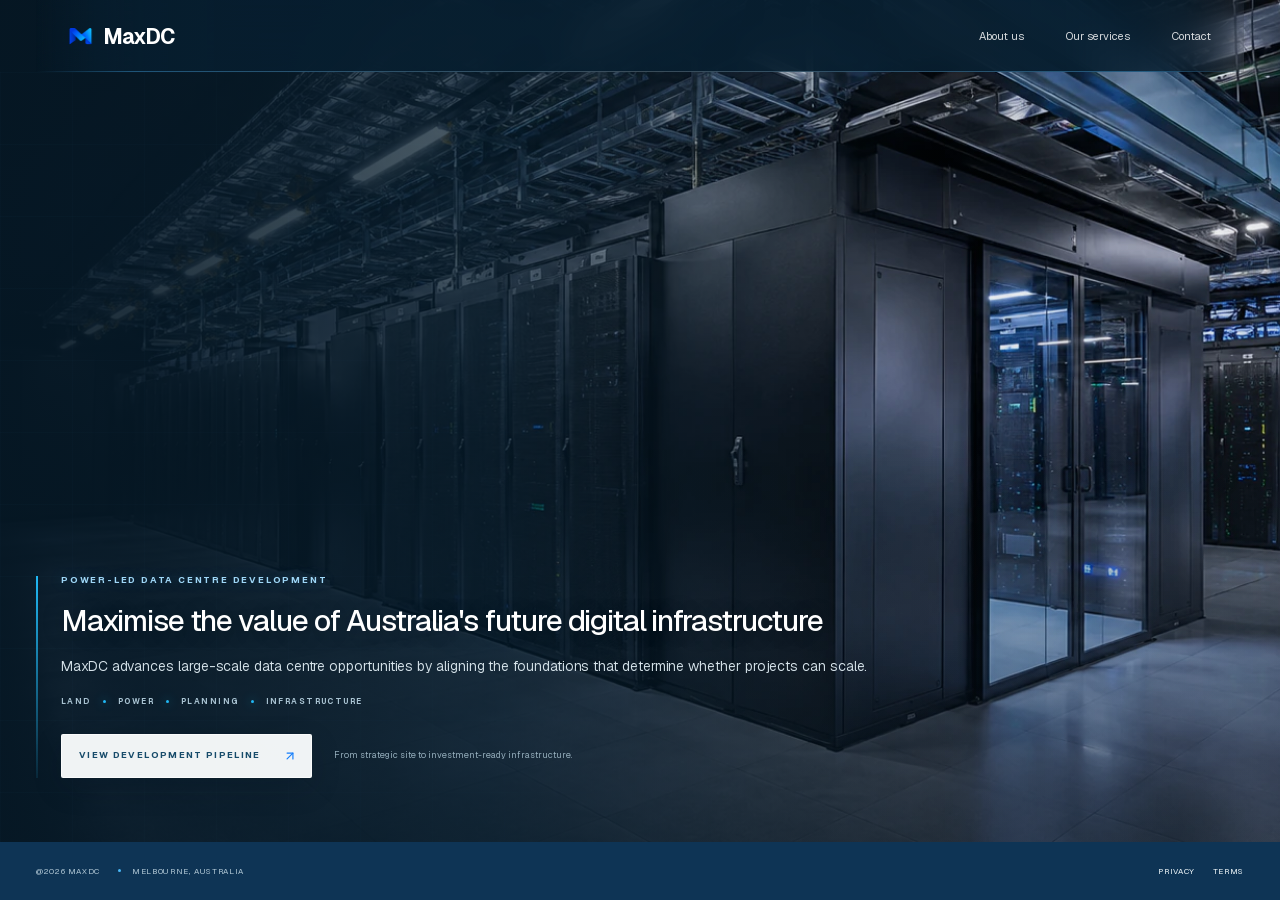
==== index.html @ 73226e22 "Publish MaxDC production site" ====
<!DOCTYPE html><html lang="en-AU"><head><meta charSet="utf-8"/><meta name="viewport" content="width=device-width, initial-scale=1"/><link rel="stylesheet" href="/_next/static/css/index.BHhrxhtE.css" data-rsc-css-href="/_next/static/css/index.BHhrxhtE.css" data-precedence="vite-rsc/importer-resources"/><link rel="modulepreload" fetchPriority="low" href="/_next/static/chunks/index-BuoFZ13t.js"/><script src="/_next/static/chunks/rolldown-runtime-C60lm6uB.js" type="module" async=""></script><script src="/_next/static/chunks/framework-D_rUT4EX.js" type="module" async=""></script><script src="/_next/static/chunks/navigation-errors-By4dF-Cc.js" type="module" async=""></script><link rel="modulepreload" href="/_next/static/chunks/layout-segment-context-Cd-CDnSJ.js" crossorigin=""/><link rel="modulepreload" href="/_next/static/chunks/site-chrome-Ds0XaZFe.js" crossorigin=""/><link rel="modulepreload" href="/_next/static/chunks/site-paths-DwNX2L3e.js" crossorigin=""/><link rel="modulepreload" href="/_next/static/chunks/Icon-BOYp-35j.js" crossorigin=""/><link rel="modulepreload" href="/_next/static/chunks/image-BY6nQPU5.js" crossorigin=""/><link rel="modulepreload" href="/_next/static/chunks/project-modal-1M77q7NL.js" crossorigin=""/><title>MaxDC | Australian Data Centre Development</title><meta name="description" content="MaxDC develops large-scale, power-led data centre infrastructure across Australia, creating hyperscale-ready projects for the next generation of cloud, AI and digital services."/><meta name="application-name" content="MaxDC"/><meta name="keywords" content="MaxDC,Australian data centre development,data centre infrastructure Australia,hyperscale data centre development,power-led data centre projects,Melbourne data centre development,Victoria data centre sites,grid-connected data centre campus"/><meta name="author" content="MaxDC"/><link rel="author" href="https://maxdc.com.au"/><meta name="creator" content="MaxDC"/><meta name="publisher" content="MaxDC"/><meta name="category" content="Data centre infrastructure development"/><meta name="robots" content="index, follow"/><meta name="googlebot" content="index, follow, max-image-preview:large, max-snippet:-1, max-video-preview:-1"/><meta property="og:title" content="MaxDC | Australian Data Centre Development"/><meta property="og:description" content="Maximise the value of Australia&#x27;s future digital infrastructure through large-scale, power-led data centre development."/><meta property="og:url" content="https://maxdc.com.au"/><meta property="og:site_name" content="MaxDC"/><meta property="og:type" content="website"/><meta property="og:locale" content="en_AU"/><meta property="og:image" content="https://maxdc.com.au/og.jpg"/><meta property="og:image:width" content="1200"/><meta property="og:image:height" content="630"/><meta property="og:image:alt" content="MaxDC — Australian data centre development"/><meta name="twitter:card" content="summary_large_image"/><meta name="twitter:title" content="MaxDC | Australian Data Centre Development"/><meta name="twitter:description" content="Maximise the value of Australia&#x27;s future digital infrastructure through large-scale, power-led data centre development."/><meta name="twitter:image" content="https://maxdc.com.au/og.jpg"/><link rel="shortcut icon" href="/favicon.png?v=5"/><link rel="icon" href="/favicon.png?v=5" type="image/png" sizes="64x64"/><link rel="apple-touch-icon" href="/apple-touch-icon.png?v=1" type="image/png" sizes="180x180"/><link rel="manifest" href="/site.webmanifest"/><link rel="canonical" href="https://maxdc.com.au"/><script>Object.assign(((self[Symbol.for("vinext.navigationRuntime")]??={bootstrap:{routeManifest:null},functions:{}}).bootstrap.rsc??={rsc:[]}),{params:{},nav:{"pathname":"/","searchParams":[]}})</script><link rel="modulepreload" href="/_next/static/chunks/index-BuoFZ13t.js" />
<link rel="preload" href="/_next/static/_vinext_fonts/geist-8ac0455e797f/geist-98bbbccb.woff2" as="font" type="font/woff2" crossorigin />
<link rel="preload" href="/_next/static/_vinext_fonts/geist-mono-00e989178794/geist-mono-013b2f2f.woff2" as="font" type="font/woff2" crossorigin />
<style data-vinext-fonts>/* cyrillic-ext */
@font-face {
  font-family: 'Geist';
  font-style: normal;
  font-weight: 100 900;
  font-display: swap;
  src: url(/_next/static/_vinext_fonts/geist-8ac0455e797f/geist-ff2310f5.woff2) format('woff2');
  unicode-range: U+0460-052F, U+1C80-1C8A, U+20B4, U+2DE0-2DFF, U+A640-A69F, U+FE2E-FE2F;
}
/* cyrillic */
@font-face {
  font-family: 'Geist';
  font-style: normal;
  font-weight: 100 900;
  font-display: swap;
  src: url(/_next/static/_vinext_fonts/geist-8ac0455e797f/geist-875ccdd4.woff2) format('woff2');
  unicode-range: U+0301, U+0400-045F, U+0490-0491, U+04B0-04B1, U+2116;
}
/* vietnamese */
@font-face {
  font-family: 'Geist';
  font-style: normal;
  font-weight: 100 900;
  font-display: swap;
  src: url(/_next/static/_vinext_fonts/geist-8ac0455e797f/geist-52306abf.woff2) format('woff2');
  unicode-range: U+0102-0103, U+0110-0111, U+0128-0129, U+0168-0169, U+01A0-01A1, U+01AF-01B0, U+0300-0301, U+0303-0304, U+0308-0309, U+0323, U+0329, U+1EA0-1EF9, U+20AB;
}
/* latin-ext */
@font-face {
  font-family: 'Geist';
  font-style: normal;
  font-weight: 100 900;
  font-display: swap;
  src: url(/_next/static/_vinext_fonts/geist-8ac0455e797f/geist-001175b1.woff2) format('woff2');
  unicode-range: U+0100-02BA, U+02BD-02C5, U+02C7-02CC, U+02CE-02D7, U+02DD-02FF, U+0304, U+0308, U+0329, U+1D00-1DBF, U+1E00-1E9F, U+1EF2-1EFF, U+2020, U+20A0-20AB, U+20AD-20C0, U+2113, U+2C60-2C7F, U+A720-A7FF;
}
/* latin */
@font-face {
  font-family: 'Geist';
  font-style: normal;
  font-weight: 100 900;
  font-display: swap;
  src: url(/_next/static/_vinext_fonts/geist-8ac0455e797f/geist-98bbbccb.woff2) format('woff2');
  unicode-range: U+0000-00FF, U+0131, U+0152-0153, U+02BB-02BC, U+02C6, U+02DA, U+02DC, U+0304, U+0308, U+0329, U+2000-206F, U+20AC, U+2122, U+2191, U+2193, U+2212, U+2215, U+FEFF, U+FFFD;
}

@font-face {
  font-family: 'Geist Fallback';
  src: local("Arial");
  ascent-override: 95.94%;
  descent-override: 28.16%;
  line-gap-override: 0.00%;
  size-adjust: 104.76%;
}

.__font_geist_19ysh9d { font-family: 'Geist', 'Geist Fallback'; font-style: normal; }

.__variable_geist_19ysh9d { --font-geist-sans: 'Geist', 'Geist Fallback'; }

/* cyrillic-ext */
@font-face {
  font-family: 'Geist Mono';
  font-style: normal;
  font-weight: 100 900;
  font-display: swap;
  src: url(/_next/static/_vinext_fonts/geist-mono-00e989178794/geist-mono-f6b33328.woff2) format('woff2');
  unicode-range: U+0460-052F, U+1C80-1C8A, U+20B4, U+2DE0-2DFF, U+A640-A69F, U+FE2E-FE2F;
}
/* cyrillic */
@font-face {
  font-family: 'Geist Mono';
  font-style: normal;
  font-weight: 100 900;
  font-display: swap;
  src: url(/_next/static/_vinext_fonts/geist-mono-00e989178794/geist-mono-44e03052.woff2) format('woff2');
  unicode-range: U+0301, U+0400-045F, U+0490-0491, U+04B0-04B1, U+2116;
}
/* symbols2 */
@font-face {
  font-family: 'Geist Mono';
  font-style: normal;
  font-weight: 100 900;
  font-display: swap;
  src: url(/_next/static/_vinext_fonts/geist-mono-00e989178794/geist-mono-0638449e.woff2) format('woff2');
  unicode-range: U+2000-2001, U+2004-2008, U+200A, U+23B8-23BD, U+2500-259F;
}
/* vietnamese */
@font-face {
  font-family: 'Geist Mono';
  font-style: normal;
  font-weight: 100 900;
  font-display: swap;
  src: url(/_next/static/_vinext_fonts/geist-mono-00e989178794/geist-mono-971fb274.woff2) format('woff2');
  unicode-range: U+0102-0103, U+0110-0111, U+0128-0129, U+0168-0169, U+01A0-01A1, U+01AF-01B0, U+0300-0301, U+0303-0304, U+0308-0309, U+0323, U+0329, U+1EA0-1EF9, U+20AB;
}
/* latin-ext */
@font-face {
  font-family: 'Geist Mono';
  font-style: normal;
  font-weight: 100 900;
  font-display: swap;
  src: url(/_next/static/_vinext_fonts/geist-mono-00e989178794/geist-mono-44745446.woff2) format('woff2');
  unicode-range: U+0100-02BA, U+02BD-02C5, U+02C7-02CC, U+02CE-02D7, U+02DD-02FF, U+0304, U+0308, U+0329, U+1D00-1DBF, U+1E00-1E9F, U+1EF2-1EFF, U+2020, U+20A0-20AB, U+20AD-20C0, U+2113, U+2C60-2C7F, U+A720-A7FF;
}
/* latin */
@font-face {
  font-family: 'Geist Mono';
  font-style: normal;
  font-weight: 100 900;
  font-display: swap;
  src: url(/_next/static/_vinext_fonts/geist-mono-00e989178794/geist-mono-013b2f2f.woff2) format('woff2');
  unicode-range: U+0000-00FF, U+0131, U+0152-0153, U+02BB-02BC, U+02C6, U+02DA, U+02DC, U+0304, U+0308, U+0329, U+2000-206F, U+20AC, U+2122, U+2191, U+2193, U+2212, U+2215, U+FEFF, U+FFFD;
}

@font-face {
  font-family: 'Geist Mono Fallback';
  src: local("Arial");
  ascent-override: 74.67%;
  descent-override: 21.92%;
  line-gap-override: 0.00%;
  size-adjust: 134.59%;
}

.__font_geist_mono_1001rt9 { font-family: 'Geist Mono', 'Geist Mono Fallback'; font-style: normal; }

.__variable_geist_mono_1001rt9 { --font-geist-mono: 'Geist Mono', 'Geist Mono Fallback'; }
</style>
</head><body class="__variable_geist_19ysh9d __variable_geist_mono_1001rt9 antialiased"><main class="home-page"><section class="hero" id="top" style="background-image:url(&#x27;/maxdc-hero-data-centre-v2.webp&#x27;)"><header class="site-header shell "><a class="brand" href="/" aria-label="Return to MaxDC homepage"><img src="/maxdc-m-mark-header.webp" alt="" width="29" height="27" loading="eager" fetchPriority="high" decoding="async" class="brand-mark" data-nimg="1"/><span>MaxDC</span></a><nav class="desktop-nav" aria-label="Primary navigation"><a href="/about.html">About us</a><a href="/services.html">Our services</a><a href="/contact.html">Contact</a></nav><button type="button" tabindex="0" data-base-ui-click-trigger="" id="base-ui-_R_fqli_" aria-haspopup="dialog" aria-expanded="false" data-slot="sheet-trigger" aria-label="Open navigation" class="mobile-menu-trigger"><svg xmlns="http://www.w3.org/2000/svg" width="24" height="24" viewBox="0 0 24 24" fill="none" stroke="currentColor" stroke-width="2" stroke-linecap="round" stroke-linejoin="round" class="lucide lucide-menu" aria-hidden="true"><path d="M4 5h16"></path><path d="M4 12h16"></path><path d="M4 19h16"></path></svg></button></header><div class="hero-shade"></div><div class="hero-content shell"><div class="hero-copy"><p class="hero-eyebrow">Power-led data centre development</p><h1 class="hero-statement">Maximise the value of Australia&#x27;s future digital infrastructure</h1><p class="hero-lede">MaxDC advances large-scale data centre opportunities by aligning the foundations that determine whether projects can scale.</p><div class="hero-support" aria-label="Land, power, planning, engineering and capital"><span>Land</span><span>Power</span><span>Planning</span><span>Infrastructure</span></div><div class="hero-actions"><button type="button" tabindex="0" data-base-ui-click-trigger="" id="base-ui-_R_3reli_" aria-haspopup="dialog" aria-expanded="false" data-slot="dialog-trigger" class="button button-light"><span>View development pipeline</span><svg xmlns="http://www.w3.org/2000/svg" width="24" height="24" viewBox="0 0 24 24" fill="none" stroke="currentColor" stroke-width="2" stroke-linecap="round" stroke-linejoin="round" class="lucide lucide-arrow-up-right" aria-hidden="true"><path d="M7 7h10v10"></path><path d="M7 17 17 7"></path></svg></button><p>From strategic site to investment-ready infrastructure.</p></div></div></div></section><footer><div class="shell footer-bar"><div class="footer-legal"><span>@2026 MaxDC</span><span>Melbourne, Australia</span></div><div class="footer-links"><a href="/privacy.html">Privacy</a><a href="/terms.html">Terms</a></div></div></footer></main><script type="application/ld+json">[{"@context":"https://schema.org","@type":"Organization","@id":"https://maxdc.com.au/#organisation","name":"MaxDC","url":"https://maxdc.com.au","logo":"https://maxdc.com.au/apple-touch-icon.png","description":"Australian developer of large-scale, power-led data centre infrastructure and hyperscale-ready campus opportunities.","areaServed":{"@type":"Country","name":"Australia"},"address":{"@type":"PostalAddress","addressLocality":"Melbourne","addressRegion":"Victoria","addressCountry":"AU"},"knowsAbout":["Data centre development","Hyperscale infrastructure","Grid connection strategy","Data centre site origination","Planning and approvals","Campus engineering"]},{"@context":"https://schema.org","@type":"WebSite","@id":"https://maxdc.com.au/#website","url":"https://maxdc.com.au","name":"MaxDC","description":"Australian data centre infrastructure development, from strategic sites and power to planning, engineering and capital.","publisher":{"@id":"https://maxdc.com.au/#organisation"},"inLanguage":"en-AU"}]</script><script type="module" src="/_next/static/chunks/index-BuoFZ13t.js" id="_R_" async=""></script><script>((self[Symbol.for("vinext.navigationRuntime")]??={bootstrap:{routeManifest:null},functions:{}}).bootstrap.rsc??={rsc:[]}).rsc.push("0:{\"page:/\":\"$L1\",\"layout:/\":\"$L2\",\"route:/\":\"$L3\",\"__route\":\"route:/\",\"__interceptionContext\":null,\"__layoutIds\":[\"layout:/\"],\"__rootLayout\":\"/\",\"__bfcacheSegmentIdentities\":{\"layout:/\":\"[\\\"layout\\\",\\\"layout:/\\\",\\\"root-boundary:/\\\",\\\"\\\"]\",\"page:/\":\"[\\\"page\\\",\\\"page:/\\\",\\\"root-boundary:/\\\",\\\"\\\"]\"},\"__srcPage\":[\"page\"],\"__layoutFlags\":{\"layout:/\":\"s\"},\"__artifactCompatibility\":{\"schemaVersion\":1,\"graphVersion\":\"app-route-graph:1177fd80f83fa7b0\",\"deploymentVersion\":\"b195c907-d37f-48c7-8197-def5dc7eda88\",\"appElementsSchemaVersion\":1,\"rscPayloadSchemaVersion\":1,\"rootBoundaryId\":\"/\",\"renderEpoch\":null}}\n")</script><script>((self[Symbol.for("vinext.navigationRuntime")]??={bootstrap:{routeManifest:null},functions:{}}).bootstrap.rsc??={rsc:[]}).rsc.push("4:I[\"8c0f216c4604\",[],\"Children\",1]\n")</script><script>((self[Symbol.for("vinext.navigationRuntime")]??={bootstrap:{routeManifest:null},functions:{}}).bootstrap.rsc??={rsc:[]}).rsc.push("5:I[\"593f344dc510\",[],\"GlobalErrorBoundary\",1]\n")</script><script>((self[Symbol.for("vinext.navigationRuntime")]??={bootstrap:{routeManifest:null},functions:{}}).bootstrap.rsc??={rsc:[]}).rsc.push("6:I[\"0b874ad30386\",[],\"default\",1]\n")</script><script>((self[Symbol.for("vinext.navigationRuntime")]??={bootstrap:{routeManifest:null},functions:{}}).bootstrap.rsc??={rsc:[]}).rsc.push("7:I[\"593f344dc510\",[],\"ErrorBoundary\",1]\n")</script><script>((self[Symbol.for("vinext.navigationRuntime")]??={bootstrap:{routeManifest:null},functions:{}}).bootstrap.rsc??={rsc:[]}).rsc.push("8:I[\"15c18cfaeeff\",[],\"LayoutSegmentProvider\",1]\n")</script><script>((self[Symbol.for("vinext.navigationRuntime")]??={bootstrap:{routeManifest:null},functions:{}}).bootstrap.rsc??={rsc:[]}).rsc.push("9:I[\"8c0f216c4604\",[],\"Slot\",1]\n")</script><script>((self[Symbol.for("vinext.navigationRuntime")]??={bootstrap:{routeManifest:null},functions:{}}).bootstrap.rsc??={rsc:[]}).rsc.push("a:I[\"593f344dc510\",[],\"NotFoundBoundary\",1]\n")</script><script>((self[Symbol.for("vinext.navigationRuntime")]??={bootstrap:{routeManifest:null},functions:{}}).bootstrap.rsc??={rsc:[]}).rsc.push(":HL[\"/_next/static/css/index.BHhrxhtE.css\",\"style\"     ]\n")</script><script>((self[Symbol.for("vinext.navigationRuntime")]??={bootstrap:{routeManifest:null},functions:{}}).bootstrap.rsc??={rsc:[]}).rsc.push("2:[[[\"$\",\"link\",\"css:/_next/static/css/index.BHhrxhtE.css\",{\"rel\":\"stylesheet\",\"precedence\":\"vite-rsc/importer-resources\",\"href\":\"/_next/static/css/index.BHhrxhtE.css\",\"data-rsc-css-href\":\"/_next/static/css/index.BHhrxhtE.css\"}],\"$undefined\"],[\"$\",\"html\",null,{\"lang\":\"en-AU\",\"children\":[\"$\",\"body\",null,{\"className\":\"__variable_geist_19ysh9d __variable_geist_mono_1001rt9 antialiased\",\"children\":[[\"$\",\"$L4\",null,{}],[\"$\",\"script\",null,{\"type\":\"application/ld+json\",\"dangerouslySetInnerHTML\":{\"__html\":\"[{\\\"@context\\\":\\\"https://schema.org\\\",\\\"@type\\\":\\\"Organization\\\",\\\"@id\\\":\\\"https://maxdc.com.au/#organisation\\\",\\\"name\\\":\\\"MaxDC\\\",\\\"url\\\":\\\"https://maxdc.com.au\\\",\\\"logo\\\":\\\"https://maxdc.com.au/apple-touch-icon.png\\\",\\\"description\\\":\\\"Australian developer of large-scale, power-led data centre infrastructure and hyperscale-ready campus opportunities.\\\",\\\"areaServed\\\":{\\\"@type\\\":\\\"Country\\\",\\\"name\\\":\\\"Australia\\\"},\\\"address\\\":{\\\"@type\\\":\\\"PostalAddress\\\",\\\"addressLocality\\\":\\\"Melbourne\\\",\\\"addressRegion\\\":\\\"Victoria\\\",\\\"addressCountry\\\":\\\"AU\\\"},\\\"knowsAbout\\\":[\\\"Data centre development\\\",\\\"Hyperscale infrastructure\\\",\\\"Grid connection strategy\\\",\\\"Data centre site origination\\\",\\\"Planning and approvals\\\",\\\"Campus engineering\\\"]},{\\\"@context\\\":\\\"https://schema.org\\\",\\\"@type\\\":\\\"WebSite\\\",\\\"@id\\\":\\\"https://maxdc.com.au/#website\\\",\\\"url\\\":\\\"https://maxdc.com.au\\\",\\\"name\\\":\\\"MaxDC\\\",\\\"description\\\":\\\"Australian data centre infrastructure development, from strategic sites and power to planning, engineering and capital.\\\",\\\"publisher\\\":{\\\"@id\\\":\\\"https://maxdc.com.au/#organisation\\\"},\\\"inLanguage\\\":\\\"en-AU\\\"}]\"}}]]}]}]]\n")</script><script>((self[Symbol.for("vinext.navigationRuntime")]??={bootstrap:{routeManifest:null},functions:{}}).bootstrap.rsc??={rsc:[]}).rsc.push("3:[[[\"$\",\"meta\",null,{\"charSet\":\"utf-8\"}],[[\"$\",\"title\",\"0\",{\"children\":\"MaxDC | Australian Data Centre Development\"}],[\"$\",\"meta\",\"1\",{\"name\":\"description\",\"content\":\"MaxDC develops large-scale, power-led data centre infrastructure across Australia, creating hyperscale-ready projects for the next generation of cloud, AI and digital services.\"}],[\"$\",\"meta\",\"2\",{\"name\":\"application-name\",\"content\":\"MaxDC\"}],[\"$\",\"meta\",\"3\",{\"name\":\"keywords\",\"content\":\"MaxDC,Australian data centre development,data centre infrastructure Australia,hyperscale data centre development,power-led data centre projects,Melbourne data centre development,Victoria data centre sites,grid-connected data centre campus\"}],[\"$\",\"meta\",\"4\",{\"name\":\"author\",\"content\":\"MaxDC\"}],[\"$\",\"link\",\"5\",{\"rel\":\"author\",\"href\":\"https://maxdc.com.au\"}],[\"$\",\"meta\",\"6\",{\"name\":\"creator\",\"content\":\"MaxDC\"}],[\"$\",\"meta\",\"7\",{\"name\":\"publisher\",\"content\":\"MaxDC\"}],[\"$\",\"meta\",\"8\",{\"name\":\"category\",\"content\":\"Data centre infrastructure development\"}],[\"$\",\"meta\",\"9\",{\"name\":\"robots\",\"content\":\"index, follow\"}],[\"$\",\"meta\",\"10\",{\"name\":\"googlebot\",\"content\":\"index, follow, max-image-preview:large, max-snippet:-1, max-video-preview:-1\"}],[\"$\",\"meta\",\"11\",{\"property\":\"og:title\",\"content\":\"MaxDC | Australian Data Centre Development\"}],[\"$\",\"meta\",\"12\",{\"property\":\"og:description\",\"content\":\"Maximise the value of Australia's future digital infrastructure through large-scale, power-led data centre development.\"}],[\"$\",\"meta\",\"13\",{\"property\":\"og:url\",\"content\":\"https://maxdc.com.au\"}],[\"$\",\"meta\",\"14\",{\"property\":\"og:site_name\",\"content\":\"MaxDC\"}],[\"$\",\"meta\",\"15\",{\"property\":\"og:type\",\"content\":\"website\"}],[\"$\",\"meta\",\"16\",{\"property\":\"og:locale\",\"content\":\"en_AU\"}],[\"$\",\"meta\",\"17\",{\"property\":\"og:image\",\"content\":\"https://maxdc.com.au/og.jpg\"}],[\"$\",\"meta\",\"18\",{\"property\":\"og:image:width\",\"content\":\"1200\"}],[\"$\",\"meta\",\"19\",{\"property\":\"og:image:height\",\"content\":\"630\"}],[\"$\",\"meta\",\"20\",{\"property\":\"og:image:alt\",\"content\":\"MaxDC — Australian data centre development\"}],[\"$\",\"meta\",\"21\",{\"name\":\"twitter:card\",\"content\":\"summary_large_image\"}],[\"$\",\"meta\",\"22\",{\"name\":\"twitter:title\",\"content\":\"MaxDC | Australian Data Centre Development\"}],[\"$\",\"meta\",\"23\",{\"name\":\"twitter:description\",\"content\":\"Maximise the value of Australia's future digital infrastructure through large-scale, power-led data centre development.\"}],[\"$\",\"meta\",\"24\",{\"name\":\"twitter:image\",\"content\":\"https://maxdc.com.au/og.jpg\"}],[\"$\",\"link\",\"25\",{\"data-vinext-streamed-icon\":\"$undefined\",\"rel\":\"shortcut icon\",\"href\":\"/favicon.png?v=5\",\"type\":\"$undefined\",\"sizes\":\"$undefined\",\"color\":\"$undefined\",\"media\":\"$undefined\",\"fetchPriority\":\"$undefined\"}],[\"$\",\"link\",\"26\",{\"data-vinext-streamed-icon\":\"$undefined\",\"rel\":\"icon\",\"href\":\"/favicon.png?v=5\",\"type\":\"image/png\",\"sizes\":\"64x64\",\"color\":\"$undefined\",\"media\":\"$undefined\",\"fetchPriority\":\"$undefined\"}],[\"$\",\"link\",\"27\",{\"data-vinext-streamed-icon\":\"$undefined\",\"rel\":\"apple-touch-icon\",\"href\":\"/apple-touch-icon.png?v=1\",\"type\":\"image/png\",\"sizes\":\"180x180\",\"color\":\"$undefined\",\"media\":\"$undefined\",\"fetchPriority\":\"$undefined\"}],[\"$\",\"link\",\"28\",{\"rel\":\"manifest\",\"href\":\"/site.webmanifest\"}],[\"$\",\"link\",\"29\",{\"rel\":\"canonical\",\"href\":\"https://maxdc.com.au\"}]],[[\"$\",\"meta\",\"0\",{\"name\":\"viewport\",\"content\":\"width=device-width, initial-scale=1\"}]]],[\"$\",\"$L5\",null,{\"fallback\":\"$6\",\"children\":[\"$\",\"$L7\",null,{\"fallback\":\"$6\",\"children\":[\"$\",\"$L8\",null,{\"providerId\":\"layout:/\",\"segmentMap\":{\"children\":[]},\"children\":[\"$\",\"$L9\",null,{\"id\":\"layout:/\",\"parallelSlots\":\"$undefined\",\"children\":[\"$\",\"$La\",null,{\"resetKey\":\"\",\"fallback\":[[\"$\",\"title\",null,{\"children\":\"404: This page could not be found.\"}],[\"$\",\"div\",null,{\"style\":{\"fontFamily\":\"system-ui,\\\"Segoe UI\\\",Roboto,Helvetica,Arial,sans-serif,\\\"Apple Color Emoji\\\",\\\"Segoe UI Emoji\\\"\",\"height\":\"100vh\",\"textAlign\":\"center\",\"display\":\"flex\",\"flexDirection\":\"column\",\"alignItems\":\"center\",\"justifyContent\":\"center\"},\"children\":[\"$\",\"div\",null,{\"children\":[[\"$\",\"style\",null,{\"dangerouslySetInnerHTML\":{\"__html\":\"body{color:#000;background:#fff;margin:0}.next-error-h1{border-right:1px solid rgba(0,0,0,.3)}@media (prefers-color-scheme:dark){body{color:#fff;background:#000}.next-error-h1{border-right:1px solid rgba(255,255,255,.3)}}\"}}],[\"$\",\"h1\",null,{\"className\":\"next-error-h1\",\"style\":{\"display\":\"inline-block\",\"margin\":\"0 20px 0 0\",\"padding\":\"0 23px 0 0\",\"fontSize\":24,\"fontWeight\":500,\"verticalAlign\":\"top\",\"lineHeight\":\"49px\"},\"children\":404}],\"$Lb\"]}]}]],\"children\":\"$Lc\"}]}]}]}]}],null,null]\n")</script><script>((self[Symbol.for("vinext.navigationRuntime")]??={bootstrap:{routeManifest:null},functions:{}}).bootstrap.rsc??={rsc:[]}).rsc.push("d:I[\"9276801271d6\",[],\"AppRouterScrollTarget\",1]\n")</script><script>((self[Symbol.for("vinext.navigationRuntime")]??={bootstrap:{routeManifest:null},functions:{}}).bootstrap.rsc??={rsc:[]}).rsc.push("e:I[\"593f344dc510\",[],\"RedirectBoundary\",1]\n")</script><script>((self[Symbol.for("vinext.navigationRuntime")]??={bootstrap:{routeManifest:null},functions:{}}).bootstrap.rsc??={rsc:[]}).rsc.push("b:[\"$\",\"div\",null,{\"style\":{\"display\":\"inline-block\"},\"children\":[\"$\",\"h2\",null,{\"style\":{\"fontSize\":14,\"fontWeight\":400,\"lineHeight\":\"49px\",\"margin\":0},\"children\":\"This page could not be found.\"}]}]\n")</script><script>((self[Symbol.for("vinext.navigationRuntime")]??={bootstrap:{routeManifest:null},functions:{}}).bootstrap.rsc??={rsc:[]}).rsc.push("c:[\"$\",\"$Ld\",null,{\"children\":[\"$\",\"$Le\",null,{\"children\":[[\"$\",\"$L8\",null,{\"providerId\":\"page:/\",\"segmentMap\":{\"children\":[\"__PAGE__\"]},\"children\":[\"$\",\"$L9\",null,{\"id\":\"page:/\"}]}],null]}]}]\n")</script><script>((self[Symbol.for("vinext.navigationRuntime")]??={bootstrap:{routeManifest:null},functions:{}}).bootstrap.rsc??={rsc:[]}).rsc.push("f:I[\"4715d14f82e4\",[],\"SiteHeader\",1]\n")</script><script>((self[Symbol.for("vinext.navigationRuntime")]??={bootstrap:{routeManifest:null},functions:{}}).bootstrap.rsc??={rsc:[]}).rsc.push("10:I[\"482ac42ce9f2\",[],\"ProjectModal\",1]\n")</script><script>((self[Symbol.for("vinext.navigationRuntime")]??={bootstrap:{routeManifest:null},functions:{}}).bootstrap.rsc??={rsc:[]}).rsc.push("11:I[\"4715d14f82e4\",[],\"SiteFooter\",1]\n")</script><script>((self[Symbol.for("vinext.navigationRuntime")]??={bootstrap:{routeManifest:null},functions:{}}).bootstrap.rsc??={rsc:[]}).rsc.push("1:[\"$\",\"main\",null,{\"className\":\"home-page\",\"children\":[[\"$\",\"section\",null,{\"className\":\"hero\",\"id\":\"top\",\"style\":{\"backgroundImage\":\"url('/maxdc-hero-data-centre-v2.webp')\"},\"children\":[[\"$\",\"$Lf\",null,{}],[\"$\",\"div\",null,{\"className\":\"hero-shade\"}],[\"$\",\"div\",null,{\"className\":\"hero-content shell\",\"children\":[\"$\",\"div\",null,{\"className\":\"hero-copy\",\"children\":[[\"$\",\"p\",null,{\"className\":\"hero-eyebrow\",\"children\":\"Power-led data centre development\"}],[\"$\",\"h1\",null,{\"className\":\"hero-statement\",\"children\":\"Maximise the value of Australia's future digital infrastructure\"}],[\"$\",\"p\",null,{\"className\":\"hero-lede\",\"children\":\"MaxDC advances large-scale data centre opportunities by aligning the foundations that determine whether projects can scale.\"}],[\"$\",\"div\",null,{\"className\":\"hero-support\",\"aria-label\":\"Land, power, planning, engineering and capital\",\"children\":[[\"$\",\"span\",null,{\"children\":\"Land\"}],[\"$\",\"span\",null,{\"children\":\"Power\"}],[\"$\",\"span\",null,{\"children\":\"Planning\"}],[\"$\",\"span\",null,{\"children\":\"Infrastructure\"}]]}],[\"$\",\"div\",null,{\"className\":\"hero-actions\",\"children\":[[\"$\",\"$L10\",null,{}],[\"$\",\"p\",null,{\"children\":\"From strategic site to investment-ready infrastructure.\"}]]}]]}]}]]}],[\"$\",\"$L11\",null,{}]]}]\n")</script><script>Object.assign(((self[Symbol.for("vinext.navigationRuntime")]??={bootstrap:{routeManifest:null},functions:{}}).bootstrap.rsc??={rsc:[]}),{"initialCacheKind":"static"});((self[Symbol.for("vinext.navigationRuntime")]??={bootstrap:{routeManifest:null},functions:{}}).bootstrap.rsc??={rsc:[]}).done=true</script></body></html>
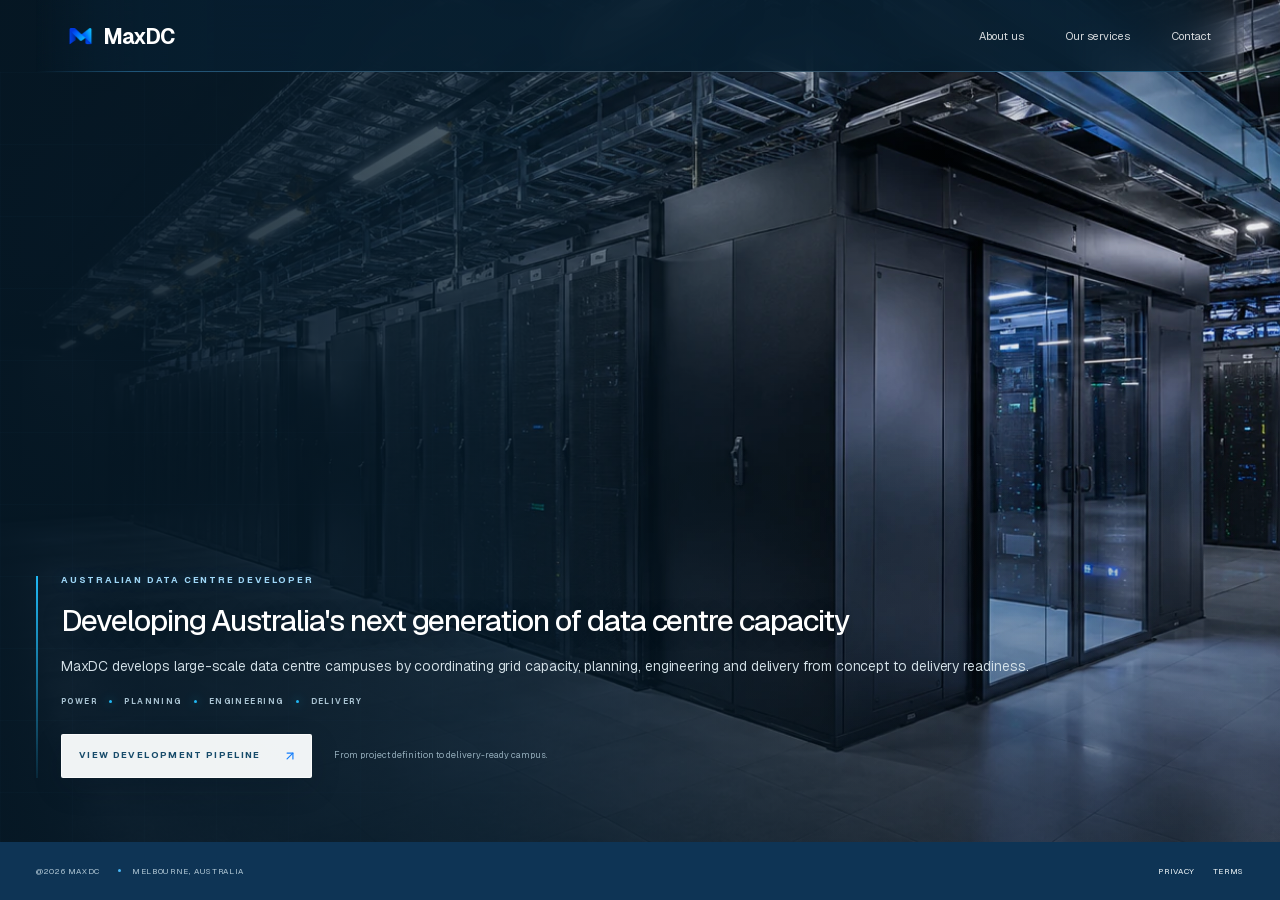
==== commit f09fe1b9: "Publish data centre developer narrative" ====
--- a/index.html
+++ b/index.html
@@ -1,4 +1,4 @@
-<!DOCTYPE html><html lang="en-AU"><head><meta charSet="utf-8"/><meta name="viewport" content="width=device-width, initial-scale=1"/><link rel="stylesheet" href="/_next/static/css/index.BHhrxhtE.css" data-rsc-css-href="/_next/static/css/index.BHhrxhtE.css" data-precedence="vite-rsc/importer-resources"/><link rel="modulepreload" fetchPriority="low" href="/_next/static/chunks/index-BuoFZ13t.js"/><script src="/_next/static/chunks/rolldown-runtime-C60lm6uB.js" type="module" async=""></script><script src="/_next/static/chunks/framework-D_rUT4EX.js" type="module" async=""></script><script src="/_next/static/chunks/navigation-errors-By4dF-Cc.js" type="module" async=""></script><link rel="modulepreload" href="/_next/static/chunks/layout-segment-context-Cd-CDnSJ.js" crossorigin=""/><link rel="modulepreload" href="/_next/static/chunks/site-chrome-Ds0XaZFe.js" crossorigin=""/><link rel="modulepreload" href="/_next/static/chunks/site-paths-DwNX2L3e.js" crossorigin=""/><link rel="modulepreload" href="/_next/static/chunks/Icon-BOYp-35j.js" crossorigin=""/><link rel="modulepreload" href="/_next/static/chunks/image-BY6nQPU5.js" crossorigin=""/><link rel="modulepreload" href="/_next/static/chunks/project-modal-1M77q7NL.js" crossorigin=""/><title>MaxDC | Australian Data Centre Development</title><meta name="description" content="MaxDC develops large-scale, power-led data centre infrastructure across Australia, creating hyperscale-ready projects for the next generation of cloud, AI and digital services."/><meta name="application-name" content="MaxDC"/><meta name="keywords" content="MaxDC,Australian data centre development,data centre infrastructure Australia,hyperscale data centre development,power-led data centre projects,Melbourne data centre development,Victoria data centre sites,grid-connected data centre campus"/><meta name="author" content="MaxDC"/><link rel="author" href="https://maxdc.com.au"/><meta name="creator" content="MaxDC"/><meta name="publisher" content="MaxDC"/><meta name="category" content="Data centre infrastructure development"/><meta name="robots" content="index, follow"/><meta name="googlebot" content="index, follow, max-image-preview:large, max-snippet:-1, max-video-preview:-1"/><meta property="og:title" content="MaxDC | Australian Data Centre Development"/><meta property="og:description" content="Maximise the value of Australia&#x27;s future digital infrastructure through large-scale, power-led data centre development."/><meta property="og:url" content="https://maxdc.com.au"/><meta property="og:site_name" content="MaxDC"/><meta property="og:type" content="website"/><meta property="og:locale" content="en_AU"/><meta property="og:image" content="https://maxdc.com.au/og.jpg"/><meta property="og:image:width" content="1200"/><meta property="og:image:height" content="630"/><meta property="og:image:alt" content="MaxDC — Australian data centre development"/><meta name="twitter:card" content="summary_large_image"/><meta name="twitter:title" content="MaxDC | Australian Data Centre Development"/><meta name="twitter:description" content="Maximise the value of Australia&#x27;s future digital infrastructure through large-scale, power-led data centre development."/><meta name="twitter:image" content="https://maxdc.com.au/og.jpg"/><link rel="shortcut icon" href="/favicon.png?v=5"/><link rel="icon" href="/favicon.png?v=5" type="image/png" sizes="64x64"/><link rel="apple-touch-icon" href="/apple-touch-icon.png?v=1" type="image/png" sizes="180x180"/><link rel="manifest" href="/site.webmanifest"/><link rel="canonical" href="https://maxdc.com.au"/><script>Object.assign(((self[Symbol.for("vinext.navigationRuntime")]??={bootstrap:{routeManifest:null},functions:{}}).bootstrap.rsc??={rsc:[]}),{params:{},nav:{"pathname":"/","searchParams":[]}})</script><link rel="modulepreload" href="/_next/static/chunks/index-BuoFZ13t.js" />
+<!DOCTYPE html><html lang="en-AU"><head><meta charSet="utf-8"/><meta name="viewport" content="width=device-width, initial-scale=1"/><link rel="stylesheet" href="/_next/static/css/index.BHhrxhtE.css" data-rsc-css-href="/_next/static/css/index.BHhrxhtE.css" data-precedence="vite-rsc/importer-resources"/><link rel="modulepreload" fetchPriority="low" href="/_next/static/chunks/index-CHkiUM_B.js"/><script src="/_next/static/chunks/rolldown-runtime-C60lm6uB.js" type="module" async=""></script><script src="/_next/static/chunks/framework-D_rUT4EX.js" type="module" async=""></script><script src="/_next/static/chunks/navigation-errors-By4dF-Cc.js" type="module" async=""></script><link rel="modulepreload" href="/_next/static/chunks/layout-segment-context-BupiBsRf.js" crossorigin=""/><link rel="modulepreload" href="/_next/static/chunks/site-chrome-B33OPDKD.js" crossorigin=""/><link rel="modulepreload" href="/_next/static/chunks/site-paths-BZJmXzYL.js" crossorigin=""/><link rel="modulepreload" href="/_next/static/chunks/Icon-BOYp-35j.js" crossorigin=""/><link rel="modulepreload" href="/_next/static/chunks/image-B-MHPmyd.js" crossorigin=""/><link rel="modulepreload" href="/_next/static/chunks/project-modal-SrMlC_n5.js" crossorigin=""/><title>MaxDC | Australian Data Centre Development</title><meta name="description" content="MaxDC develops large-scale, power-led data centre infrastructure across Australia, creating hyperscale-ready projects for the next generation of cloud, AI and digital services."/><meta name="application-name" content="MaxDC"/><meta name="keywords" content="MaxDC,Australian data centre development,data centre infrastructure Australia,hyperscale data centre development,power-led data centre projects,Melbourne data centre development,Victoria data centre development,grid-connected data centre campus"/><meta name="author" content="MaxDC"/><link rel="author" href="https://maxdc.com.au"/><meta name="creator" content="MaxDC"/><meta name="publisher" content="MaxDC"/><meta name="category" content="Data centre infrastructure development"/><meta name="robots" content="index, follow"/><meta name="googlebot" content="index, follow, max-image-preview:large, max-snippet:-1, max-video-preview:-1"/><meta property="og:title" content="MaxDC | Australian Data Centre Development"/><meta property="og:description" content="Developing Australia&#x27;s next generation of large-scale, power-led data centre capacity."/><meta property="og:url" content="https://maxdc.com.au"/><meta property="og:site_name" content="MaxDC"/><meta property="og:type" content="website"/><meta property="og:locale" content="en_AU"/><meta property="og:image" content="https://maxdc.com.au/og.jpg"/><meta property="og:image:width" content="1200"/><meta property="og:image:height" content="630"/><meta property="og:image:alt" content="MaxDC — Australian data centre development"/><meta name="twitter:card" content="summary_large_image"/><meta name="twitter:title" content="MaxDC | Australian Data Centre Development"/><meta name="twitter:description" content="Developing Australia&#x27;s next generation of large-scale, power-led data centre capacity."/><meta name="twitter:image" content="https://maxdc.com.au/og.jpg"/><link rel="shortcut icon" href="/favicon.png?v=5"/><link rel="icon" href="/favicon.png?v=5" type="image/png" sizes="64x64"/><link rel="apple-touch-icon" href="/apple-touch-icon.png?v=1" type="image/png" sizes="180x180"/><link rel="manifest" href="/site.webmanifest"/><link rel="canonical" href="https://maxdc.com.au"/><link rel="alternate" hrefLang="en-AU" href="https://maxdc.com.au"/><script>Object.assign(((self[Symbol.for("vinext.navigationRuntime")]??={bootstrap:{routeManifest:null},functions:{}}).bootstrap.rsc??={rsc:[]}),{params:{},nav:{"pathname":"/","searchParams":[]}})</script><link rel="modulepreload" href="/_next/static/chunks/index-CHkiUM_B.js" />
 <link rel="preload" href="/_next/static/_vinext_fonts/geist-8ac0455e797f/geist-98bbbccb.woff2" as="font" type="font/woff2" crossorigin />
 <link rel="preload" href="/_next/static/_vinext_fonts/geist-mono-00e989178794/geist-mono-013b2f2f.woff2" as="font" type="font/woff2" crossorigin />
 <style data-vinext-fonts>/* cyrillic-ext */
@@ -128,4 +128,4 @@
 
 .__variable_geist_mono_1001rt9 { --font-geist-mono: 'Geist Mono', 'Geist Mono Fallback'; }
 </style>
-</head><body class="__variable_geist_19ysh9d __variable_geist_mono_1001rt9 antialiased"><main class="home-page"><section class="hero" id="top" style="background-image:url(&#x27;/maxdc-hero-data-centre-v2.webp&#x27;)"><header class="site-header shell "><a class="brand" href="/" aria-label="Return to MaxDC homepage"><img src="/maxdc-m-mark-header.webp" alt="" width="29" height="27" loading="eager" fetchPriority="high" decoding="async" class="brand-mark" data-nimg="1"/><span>MaxDC</span></a><nav class="desktop-nav" aria-label="Primary navigation"><a href="/about.html">About us</a><a href="/services.html">Our services</a><a href="/contact.html">Contact</a></nav><button type="button" tabindex="0" data-base-ui-click-trigger="" id="base-ui-_R_fqli_" aria-haspopup="dialog" aria-expanded="false" data-slot="sheet-trigger" aria-label="Open navigation" class="mobile-menu-trigger"><svg xmlns="http://www.w3.org/2000/svg" width="24" height="24" viewBox="0 0 24 24" fill="none" stroke="currentColor" stroke-width="2" stroke-linecap="round" stroke-linejoin="round" class="lucide lucide-menu" aria-hidden="true"><path d="M4 5h16"></path><path d="M4 12h16"></path><path d="M4 19h16"></path></svg></button></header><div class="hero-shade"></div><div class="hero-content shell"><div class="hero-copy"><p class="hero-eyebrow">Power-led data centre development</p><h1 class="hero-statement">Maximise the value of Australia&#x27;s future digital infrastructure</h1><p class="hero-lede">MaxDC advances large-scale data centre opportunities by aligning the foundations that determine whether projects can scale.</p><div class="hero-support" aria-label="Land, power, planning, engineering and capital"><span>Land</span><span>Power</span><span>Planning</span><span>Infrastructure</span></div><div class="hero-actions"><button type="button" tabindex="0" data-base-ui-click-trigger="" id="base-ui-_R_3reli_" aria-haspopup="dialog" aria-expanded="false" data-slot="dialog-trigger" class="button button-light"><span>View development pipeline</span><svg xmlns="http://www.w3.org/2000/svg" width="24" height="24" viewBox="0 0 24 24" fill="none" stroke="currentColor" stroke-width="2" stroke-linecap="round" stroke-linejoin="round" class="lucide lucide-arrow-up-right" aria-hidden="true"><path d="M7 7h10v10"></path><path d="M7 17 17 7"></path></svg></button><p>From strategic site to investment-ready infrastructure.</p></div></div></div></section><footer><div class="shell footer-bar"><div class="footer-legal"><span>@2026 MaxDC</span><span>Melbourne, Australia</span></div><div class="footer-links"><a href="/privacy.html">Privacy</a><a href="/terms.html">Terms</a></div></div></footer></main><script type="application/ld+json">[{"@context":"https://schema.org","@type":"Organization","@id":"https://maxdc.com.au/#organisation","name":"MaxDC","url":"https://maxdc.com.au","logo":"https://maxdc.com.au/apple-touch-icon.png","description":"Australian developer of large-scale, power-led data centre infrastructure and hyperscale-ready campus opportunities.","areaServed":{"@type":"Country","name":"Australia"},"address":{"@type":"PostalAddress","addressLocality":"Melbourne","addressRegion":"Victoria","addressCountry":"AU"},"knowsAbout":["Data centre development","Hyperscale infrastructure","Grid connection strategy","Data centre site origination","Planning and approvals","Campus engineering"]},{"@context":"https://schema.org","@type":"WebSite","@id":"https://maxdc.com.au/#website","url":"https://maxdc.com.au","name":"MaxDC","description":"Australian data centre infrastructure development, from strategic sites and power to planning, engineering and capital.","publisher":{"@id":"https://maxdc.com.au/#organisation"},"inLanguage":"en-AU"}]</script><script type="module" src="/_next/static/chunks/index-BuoFZ13t.js" id="_R_" async=""></script><script>((self[Symbol.for("vinext.navigationRuntime")]??={bootstrap:{routeManifest:null},functions:{}}).bootstrap.rsc??={rsc:[]}).rsc.push("0:{\"page:/\":\"$L1\",\"layout:/\":\"$L2\",\"route:/\":\"$L3\",\"__route\":\"route:/\",\"__interceptionContext\":null,\"__layoutIds\":[\"layout:/\"],\"__rootLayout\":\"/\",\"__bfcacheSegmentIdentities\":{\"layout:/\":\"[\\\"layout\\\",\\\"layout:/\\\",\\\"root-boundary:/\\\",\\\"\\\"]\",\"page:/\":\"[\\\"page\\\",\\\"page:/\\\",\\\"root-boundary:/\\\",\\\"\\\"]\"},\"__srcPage\":[\"page\"],\"__layoutFlags\":{\"layout:/\":\"s\"},\"__artifactCompatibility\":{\"schemaVersion\":1,\"graphVersion\":\"app-route-graph:1177fd80f83fa7b0\",\"deploymentVersion\":\"b195c907-d37f-48c7-8197-def5dc7eda88\",\"appElementsSchemaVersion\":1,\"rscPayloadSchemaVersion\":1,\"rootBoundaryId\":\"/\",\"renderEpoch\":null}}\n")</script><script>((self[Symbol.for("vinext.navigationRuntime")]??={bootstrap:{routeManifest:null},functions:{}}).bootstrap.rsc??={rsc:[]}).rsc.push("4:I[\"8c0f216c4604\",[],\"Children\",1]\n")</script><script>((self[Symbol.for("vinext.navigationRuntime")]??={bootstrap:{routeManifest:null},functions:{}}).bootstrap.rsc??={rsc:[]}).rsc.push("5:I[\"593f344dc510\",[],\"GlobalErrorBoundary\",1]\n")</script><script>((self[Symbol.for("vinext.navigationRuntime")]??={bootstrap:{routeManifest:null},functions:{}}).bootstrap.rsc??={rsc:[]}).rsc.push("6:I[\"0b874ad30386\",[],\"default\",1]\n")</script><script>((self[Symbol.for("vinext.navigationRuntime")]??={bootstrap:{routeManifest:null},functions:{}}).bootstrap.rsc??={rsc:[]}).rsc.push("7:I[\"593f344dc510\",[],\"ErrorBoundary\",1]\n")</script><script>((self[Symbol.for("vinext.navigationRuntime")]??={bootstrap:{routeManifest:null},functions:{}}).bootstrap.rsc??={rsc:[]}).rsc.push("8:I[\"15c18cfaeeff\",[],\"LayoutSegmentProvider\",1]\n")</script><script>((self[Symbol.for("vinext.navigationRuntime")]??={bootstrap:{routeManifest:null},functions:{}}).bootstrap.rsc??={rsc:[]}).rsc.push("9:I[\"8c0f216c4604\",[],\"Slot\",1]\n")</script><script>((self[Symbol.for("vinext.navigationRuntime")]??={bootstrap:{routeManifest:null},functions:{}}).bootstrap.rsc??={rsc:[]}).rsc.push("a:I[\"593f344dc510\",[],\"NotFoundBoundary\",1]\n")</script><script>((self[Symbol.for("vinext.navigationRuntime")]??={bootstrap:{routeManifest:null},functions:{}}).bootstrap.rsc??={rsc:[]}).rsc.push(":HL[\"/_next/static/css/index.BHhrxhtE.css\",\"style\"     ]\n")</script><script>((self[Symbol.for("vinext.navigationRuntime")]??={bootstrap:{routeManifest:null},functions:{}}).bootstrap.rsc??={rsc:[]}).rsc.push("2:[[[\"$\",\"link\",\"css:/_next/static/css/index.BHhrxhtE.css\",{\"rel\":\"stylesheet\",\"precedence\":\"vite-rsc/importer-resources\",\"href\":\"/_next/static/css/index.BHhrxhtE.css\",\"data-rsc-css-href\":\"/_next/static/css/index.BHhrxhtE.css\"}],\"$undefined\"],[\"$\",\"html\",null,{\"lang\":\"en-AU\",\"children\":[\"$\",\"body\",null,{\"className\":\"__variable_geist_19ysh9d __variable_geist_mono_1001rt9 antialiased\",\"children\":[[\"$\",\"$L4\",null,{}],[\"$\",\"script\",null,{\"type\":\"application/ld+json\",\"dangerouslySetInnerHTML\":{\"__html\":\"[{\\\"@context\\\":\\\"https://schema.org\\\",\\\"@type\\\":\\\"Organization\\\",\\\"@id\\\":\\\"https://maxdc.com.au/#organisation\\\",\\\"name\\\":\\\"MaxDC\\\",\\\"url\\\":\\\"https://maxdc.com.au\\\",\\\"logo\\\":\\\"https://maxdc.com.au/apple-touch-icon.png\\\",\\\"description\\\":\\\"Australian developer of large-scale, power-led data centre infrastructure and hyperscale-ready campus opportunities.\\\",\\\"areaServed\\\":{\\\"@type\\\":\\\"Country\\\",\\\"name\\\":\\\"Australia\\\"},\\\"address\\\":{\\\"@type\\\":\\\"PostalAddress\\\",\\\"addressLocality\\\":\\\"Melbourne\\\",\\\"addressRegion\\\":\\\"Victoria\\\",\\\"addressCountry\\\":\\\"AU\\\"},\\\"knowsAbout\\\":[\\\"Data centre development\\\",\\\"Hyperscale infrastructure\\\",\\\"Grid connection strategy\\\",\\\"Data centre site origination\\\",\\\"Planning and approvals\\\",\\\"Campus engineering\\\"]},{\\\"@context\\\":\\\"https://schema.org\\\",\\\"@type\\\":\\\"WebSite\\\",\\\"@id\\\":\\\"https://maxdc.com.au/#website\\\",\\\"url\\\":\\\"https://maxdc.com.au\\\",\\\"name\\\":\\\"MaxDC\\\",\\\"description\\\":\\\"Australian data centre infrastructure development, from strategic sites and power to planning, engineering and capital.\\\",\\\"publisher\\\":{\\\"@id\\\":\\\"https://maxdc.com.au/#organisation\\\"},\\\"inLanguage\\\":\\\"en-AU\\\"}]\"}}]]}]}]]\n")</script><script>((self[Symbol.for("vinext.navigationRuntime")]??={bootstrap:{routeManifest:null},functions:{}}).bootstrap.rsc??={rsc:[]}).rsc.push("3:[[[\"$\",\"meta\",null,{\"charSet\":\"utf-8\"}],[[\"$\",\"title\",\"0\",{\"children\":\"MaxDC | Australian Data Centre Development\"}],[\"$\",\"meta\",\"1\",{\"name\":\"description\",\"content\":\"MaxDC develops large-scale, power-led data centre infrastructure across Australia, creating hyperscale-ready projects for the next generation of cloud, AI and digital services.\"}],[\"$\",\"meta\",\"2\",{\"name\":\"application-name\",\"content\":\"MaxDC\"}],[\"$\",\"meta\",\"3\",{\"name\":\"keywords\",\"content\":\"MaxDC,Australian data centre development,data centre infrastructure Australia,hyperscale data centre development,power-led data centre projects,Melbourne data centre development,Victoria data centre sites,grid-connected data centre campus\"}],[\"$\",\"meta\",\"4\",{\"name\":\"author\",\"content\":\"MaxDC\"}],[\"$\",\"link\",\"5\",{\"rel\":\"author\",\"href\":\"https://maxdc.com.au\"}],[\"$\",\"meta\",\"6\",{\"name\":\"creator\",\"content\":\"MaxDC\"}],[\"$\",\"meta\",\"7\",{\"name\":\"publisher\",\"content\":\"MaxDC\"}],[\"$\",\"meta\",\"8\",{\"name\":\"category\",\"content\":\"Data centre infrastructure development\"}],[\"$\",\"meta\",\"9\",{\"name\":\"robots\",\"content\":\"index, follow\"}],[\"$\",\"meta\",\"10\",{\"name\":\"googlebot\",\"content\":\"index, follow, max-image-preview:large, max-snippet:-1, max-video-preview:-1\"}],[\"$\",\"meta\",\"11\",{\"property\":\"og:title\",\"content\":\"MaxDC | Australian Data Centre Development\"}],[\"$\",\"meta\",\"12\",{\"property\":\"og:description\",\"content\":\"Maximise the value of Australia's future digital infrastructure through large-scale, power-led data centre development.\"}],[\"$\",\"meta\",\"13\",{\"property\":\"og:url\",\"content\":\"https://maxdc.com.au\"}],[\"$\",\"meta\",\"14\",{\"property\":\"og:site_name\",\"content\":\"MaxDC\"}],[\"$\",\"meta\",\"15\",{\"property\":\"og:type\",\"content\":\"website\"}],[\"$\",\"meta\",\"16\",{\"property\":\"og:locale\",\"content\":\"en_AU\"}],[\"$\",\"meta\",\"17\",{\"property\":\"og:image\",\"content\":\"https://maxdc.com.au/og.jpg\"}],[\"$\",\"meta\",\"18\",{\"property\":\"og:image:width\",\"content\":\"1200\"}],[\"$\",\"meta\",\"19\",{\"property\":\"og:image:height\",\"content\":\"630\"}],[\"$\",\"meta\",\"20\",{\"property\":\"og:image:alt\",\"content\":\"MaxDC — Australian data centre development\"}],[\"$\",\"meta\",\"21\",{\"name\":\"twitter:card\",\"content\":\"summary_large_image\"}],[\"$\",\"meta\",\"22\",{\"name\":\"twitter:title\",\"content\":\"MaxDC | Australian Data Centre Development\"}],[\"$\",\"meta\",\"23\",{\"name\":\"twitter:description\",\"content\":\"Maximise the value of Australia's future digital infrastructure through large-scale, power-led data centre development.\"}],[\"$\",\"meta\",\"24\",{\"name\":\"twitter:image\",\"content\":\"https://maxdc.com.au/og.jpg\"}],[\"$\",\"link\",\"25\",{\"data-vinext-streamed-icon\":\"$undefined\",\"rel\":\"shortcut icon\",\"href\":\"/favicon.png?v=5\",\"type\":\"$undefined\",\"sizes\":\"$undefined\",\"color\":\"$undefined\",\"media\":\"$undefined\",\"fetchPriority\":\"$undefined\"}],[\"$\",\"link\",\"26\",{\"data-vinext-streamed-icon\":\"$undefined\",\"rel\":\"icon\",\"href\":\"/favicon.png?v=5\",\"type\":\"image/png\",\"sizes\":\"64x64\",\"color\":\"$undefined\",\"media\":\"$undefined\",\"fetchPriority\":\"$undefined\"}],[\"$\",\"link\",\"27\",{\"data-vinext-streamed-icon\":\"$undefined\",\"rel\":\"apple-touch-icon\",\"href\":\"/apple-touch-icon.png?v=1\",\"type\":\"image/png\",\"sizes\":\"180x180\",\"color\":\"$undefined\",\"media\":\"$undefined\",\"fetchPriority\":\"$undefined\"}],[\"$\",\"link\",\"28\",{\"rel\":\"manifest\",\"href\":\"/site.webmanifest\"}],[\"$\",\"link\",\"29\",{\"rel\":\"canonical\",\"href\":\"https://maxdc.com.au\"}]],[[\"$\",\"meta\",\"0\",{\"name\":\"viewport\",\"content\":\"width=device-width, initial-scale=1\"}]]],[\"$\",\"$L5\",null,{\"fallback\":\"$6\",\"children\":[\"$\",\"$L7\",null,{\"fallback\":\"$6\",\"children\":[\"$\",\"$L8\",null,{\"providerId\":\"layout:/\",\"segmentMap\":{\"children\":[]},\"children\":[\"$\",\"$L9\",null,{\"id\":\"layout:/\",\"parallelSlots\":\"$undefined\",\"children\":[\"$\",\"$La\",null,{\"resetKey\":\"\",\"fallback\":[[\"$\",\"title\",null,{\"children\":\"404: This page could not be found.\"}],[\"$\",\"div\",null,{\"style\":{\"fontFamily\":\"system-ui,\\\"Segoe UI\\\",Roboto,Helvetica,Arial,sans-serif,\\\"Apple Color Emoji\\\",\\\"Segoe UI Emoji\\\"\",\"height\":\"100vh\",\"textAlign\":\"center\",\"display\":\"flex\",\"flexDirection\":\"column\",\"alignItems\":\"center\",\"justifyContent\":\"center\"},\"children\":[\"$\",\"div\",null,{\"children\":[[\"$\",\"style\",null,{\"dangerouslySetInnerHTML\":{\"__html\":\"body{color:#000;background:#fff;margin:0}.next-error-h1{border-right:1px solid rgba(0,0,0,.3)}@media (prefers-color-scheme:dark){body{color:#fff;background:#000}.next-error-h1{border-right:1px solid rgba(255,255,255,.3)}}\"}}],[\"$\",\"h1\",null,{\"className\":\"next-error-h1\",\"style\":{\"display\":\"inline-block\",\"margin\":\"0 20px 0 0\",\"padding\":\"0 23px 0 0\",\"fontSize\":24,\"fontWeight\":500,\"verticalAlign\":\"top\",\"lineHeight\":\"49px\"},\"children\":404}],\"$Lb\"]}]}]],\"children\":\"$Lc\"}]}]}]}]}],null,null]\n")</script><script>((self[Symbol.for("vinext.navigationRuntime")]??={bootstrap:{routeManifest:null},functions:{}}).bootstrap.rsc??={rsc:[]}).rsc.push("d:I[\"9276801271d6\",[],\"AppRouterScrollTarget\",1]\n")</script><script>((self[Symbol.for("vinext.navigationRuntime")]??={bootstrap:{routeManifest:null},functions:{}}).bootstrap.rsc??={rsc:[]}).rsc.push("e:I[\"593f344dc510\",[],\"RedirectBoundary\",1]\n")</script><script>((self[Symbol.for("vinext.navigationRuntime")]??={bootstrap:{routeManifest:null},functions:{}}).bootstrap.rsc??={rsc:[]}).rsc.push("b:[\"$\",\"div\",null,{\"style\":{\"display\":\"inline-block\"},\"children\":[\"$\",\"h2\",null,{\"style\":{\"fontSize\":14,\"fontWeight\":400,\"lineHeight\":\"49px\",\"margin\":0},\"children\":\"This page could not be found.\"}]}]\n")</script><script>((self[Symbol.for("vinext.navigationRuntime")]??={bootstrap:{routeManifest:null},functions:{}}).bootstrap.rsc??={rsc:[]}).rsc.push("c:[\"$\",\"$Ld\",null,{\"children\":[\"$\",\"$Le\",null,{\"children\":[[\"$\",\"$L8\",null,{\"providerId\":\"page:/\",\"segmentMap\":{\"children\":[\"__PAGE__\"]},\"children\":[\"$\",\"$L9\",null,{\"id\":\"page:/\"}]}],null]}]}]\n")</script><script>((self[Symbol.for("vinext.navigationRuntime")]??={bootstrap:{routeManifest:null},functions:{}}).bootstrap.rsc??={rsc:[]}).rsc.push("f:I[\"4715d14f82e4\",[],\"SiteHeader\",1]\n")</script><script>((self[Symbol.for("vinext.navigationRuntime")]??={bootstrap:{routeManifest:null},functions:{}}).bootstrap.rsc??={rsc:[]}).rsc.push("10:I[\"482ac42ce9f2\",[],\"ProjectModal\",1]\n")</script><script>((self[Symbol.for("vinext.navigationRuntime")]??={bootstrap:{routeManifest:null},functions:{}}).bootstrap.rsc??={rsc:[]}).rsc.push("11:I[\"4715d14f82e4\",[],\"SiteFooter\",1]\n")</script><script>((self[Symbol.for("vinext.navigationRuntime")]??={bootstrap:{routeManifest:null},functions:{}}).bootstrap.rsc??={rsc:[]}).rsc.push("1:[\"$\",\"main\",null,{\"className\":\"home-page\",\"children\":[[\"$\",\"section\",null,{\"className\":\"hero\",\"id\":\"top\",\"style\":{\"backgroundImage\":\"url('/maxdc-hero-data-centre-v2.webp')\"},\"children\":[[\"$\",\"$Lf\",null,{}],[\"$\",\"div\",null,{\"className\":\"hero-shade\"}],[\"$\",\"div\",null,{\"className\":\"hero-content shell\",\"children\":[\"$\",\"div\",null,{\"className\":\"hero-copy\",\"children\":[[\"$\",\"p\",null,{\"className\":\"hero-eyebrow\",\"children\":\"Power-led data centre development\"}],[\"$\",\"h1\",null,{\"className\":\"hero-statement\",\"children\":\"Maximise the value of Australia's future digital infrastructure\"}],[\"$\",\"p\",null,{\"className\":\"hero-lede\",\"children\":\"MaxDC advances large-scale data centre opportunities by aligning the foundations that determine whether projects can scale.\"}],[\"$\",\"div\",null,{\"className\":\"hero-support\",\"aria-label\":\"Land, power, planning, engineering and capital\",\"children\":[[\"$\",\"span\",null,{\"children\":\"Land\"}],[\"$\",\"span\",null,{\"children\":\"Power\"}],[\"$\",\"span\",null,{\"children\":\"Planning\"}],[\"$\",\"span\",null,{\"children\":\"Infrastructure\"}]]}],[\"$\",\"div\",null,{\"className\":\"hero-actions\",\"children\":[[\"$\",\"$L10\",null,{}],[\"$\",\"p\",null,{\"children\":\"From strategic site to investment-ready infrastructure.\"}]]}]]}]}]]}],[\"$\",\"$L11\",null,{}]]}]\n")</script><script>Object.assign(((self[Symbol.for("vinext.navigationRuntime")]??={bootstrap:{routeManifest:null},functions:{}}).bootstrap.rsc??={rsc:[]}),{"initialCacheKind":"static"});((self[Symbol.for("vinext.navigationRuntime")]??={bootstrap:{routeManifest:null},functions:{}}).bootstrap.rsc??={rsc:[]}).done=true</script></body></html>+</head><body class="__variable_geist_19ysh9d __variable_geist_mono_1001rt9 antialiased"><main class="home-page"><section class="hero" id="top" style="background-image:url(&#x27;/maxdc-hero-data-centre-v2.webp&#x27;)"><header class="site-header shell "><a class="brand" href="/" aria-label="Return to MaxDC homepage"><img src="/maxdc-m-mark-header.webp" alt="" width="29" height="27" loading="eager" fetchPriority="high" decoding="async" class="brand-mark" data-nimg="1"/><span>MaxDC</span></a><nav class="desktop-nav" aria-label="Primary navigation"><a href="/about">About us</a><a href="/services">Our services</a><a href="/contact">Contact</a></nav><button type="button" tabindex="0" data-base-ui-click-trigger="" id="base-ui-_R_fqli_" aria-haspopup="dialog" aria-expanded="false" data-slot="sheet-trigger" aria-label="Open navigation" class="mobile-menu-trigger"><svg xmlns="http://www.w3.org/2000/svg" width="24" height="24" viewBox="0 0 24 24" fill="none" stroke="currentColor" stroke-width="2" stroke-linecap="round" stroke-linejoin="round" class="lucide lucide-menu" aria-hidden="true"><path d="M4 5h16"></path><path d="M4 12h16"></path><path d="M4 19h16"></path></svg></button></header><div class="hero-shade"></div><div class="hero-content shell"><div class="hero-copy"><p class="hero-eyebrow">Australian data centre developer</p><h1 class="hero-statement">Developing Australia&#x27;s next generation of data centre capacity</h1><p class="hero-lede">MaxDC develops large-scale data centre campuses by coordinating grid capacity, planning, engineering and delivery from concept to delivery readiness.</p><div class="hero-support" aria-label="Power, planning, engineering and delivery"><span>Power</span><span>Planning</span><span>Engineering</span><span>Delivery</span></div><div class="hero-actions"><button type="button" tabindex="0" data-base-ui-click-trigger="" id="base-ui-_R_3reli_" aria-haspopup="dialog" aria-expanded="false" data-slot="dialog-trigger" class="button button-light"><span>View development pipeline</span><svg xmlns="http://www.w3.org/2000/svg" width="24" height="24" viewBox="0 0 24 24" fill="none" stroke="currentColor" stroke-width="2" stroke-linecap="round" stroke-linejoin="round" class="lucide lucide-arrow-up-right" aria-hidden="true"><path d="M7 7h10v10"></path><path d="M7 17 17 7"></path></svg></button><p>From project definition to delivery-ready campus.</p></div></div></div></section><footer><div class="shell footer-bar"><div class="footer-legal"><span>@2026 MaxDC</span><span>Melbourne, Australia</span></div><div class="footer-links"><a href="/privacy">Privacy</a><a href="/terms">Terms</a></div></div></footer></main><script type="application/ld+json">[{"@context":"https://schema.org","@type":"Organization","@id":"https://maxdc.com.au/#organisation","name":"MaxDC","url":"https://maxdc.com.au","logo":"https://maxdc.com.au/apple-touch-icon.png","description":"Australian developer of large-scale, power-led data centre campuses for cloud, AI and digital infrastructure demand.","areaServed":{"@type":"Country","name":"Australia"},"address":{"@type":"PostalAddress","addressLocality":"Melbourne","addressRegion":"Victoria","addressCountry":"AU"},"contactPoint":{"@type":"ContactPoint","email":"yiting@maxdc.com","contactType":"project enquiries","areaServed":"AU","availableLanguage":"English"},"knowsAbout":["Data centre development","Hyperscale infrastructure","Grid connection strategy","Data centre development management","Planning and approvals","Campus engineering"]},{"@context":"https://schema.org","@type":"WebSite","@id":"https://maxdc.com.au/#website","url":"https://maxdc.com.au","name":"MaxDC","description":"Australian data centre development, from power strategy and planning through campus engineering and delivery readiness.","publisher":{"@id":"https://maxdc.com.au/#organisation"},"inLanguage":"en-AU"}]</script><script type="module" src="/_next/static/chunks/index-CHkiUM_B.js" id="_R_" async=""></script><script>((self[Symbol.for("vinext.navigationRuntime")]??={bootstrap:{routeManifest:null},functions:{}}).bootstrap.rsc??={rsc:[]}).rsc.push("0:{\"page:/\":\"$L1\",\"layout:/\":\"$L2\",\"route:/\":\"$L3\",\"__route\":\"route:/\",\"__interceptionContext\":null,\"__layoutIds\":[\"layout:/\"],\"__rootLayout\":\"/\",\"__bfcacheSegmentIdentities\":{\"layout:/\":\"[\\\"layout\\\",\\\"layout:/\\\",\\\"root-boundary:/\\\",\\\"\\\"]\",\"page:/\":\"[\\\"page\\\",\\\"page:/\\\",\\\"root-boundary:/\\\",\\\"\\\"]\"},\"__srcPage\":[\"page\"],\"__layoutFlags\":{\"layout:/\":\"s\"},\"__artifactCompatibility\":{\"schemaVersion\":1,\"graphVersion\":\"app-route-graph:1177fd80f83fa7b0\",\"deploymentVersion\":\"ced20713-0858-499a-ac9e-f433eb31e480\",\"appElementsSchemaVersion\":1,\"rscPayloadSchemaVersion\":1,\"rootBoundaryId\":\"/\",\"renderEpoch\":null}}\n")</script><script>((self[Symbol.for("vinext.navigationRuntime")]??={bootstrap:{routeManifest:null},functions:{}}).bootstrap.rsc??={rsc:[]}).rsc.push("4:I[\"8c0f216c4604\",[],\"Children\",1]\n")</script><script>((self[Symbol.for("vinext.navigationRuntime")]??={bootstrap:{routeManifest:null},functions:{}}).bootstrap.rsc??={rsc:[]}).rsc.push("6:I[\"593f344dc510\",[],\"GlobalErrorBoundary\",1]\n")</script><script>((self[Symbol.for("vinext.navigationRuntime")]??={bootstrap:{routeManifest:null},functions:{}}).bootstrap.rsc??={rsc:[]}).rsc.push("7:I[\"0b874ad30386\",[],\"default\",1]\n")</script><script>((self[Symbol.for("vinext.navigationRuntime")]??={bootstrap:{routeManifest:null},functions:{}}).bootstrap.rsc??={rsc:[]}).rsc.push("8:I[\"593f344dc510\",[],\"ErrorBoundary\",1]\n")</script><script>((self[Symbol.for("vinext.navigationRuntime")]??={bootstrap:{routeManifest:null},functions:{}}).bootstrap.rsc??={rsc:[]}).rsc.push("9:I[\"15c18cfaeeff\",[],\"LayoutSegmentProvider\",1]\n")</script><script>((self[Symbol.for("vinext.navigationRuntime")]??={bootstrap:{routeManifest:null},functions:{}}).bootstrap.rsc??={rsc:[]}).rsc.push("a:I[\"8c0f216c4604\",[],\"Slot\",1]\n")</script><script>((self[Symbol.for("vinext.navigationRuntime")]??={bootstrap:{routeManifest:null},functions:{}}).bootstrap.rsc??={rsc:[]}).rsc.push("b:I[\"593f344dc510\",[],\"NotFoundBoundary\",1]\n")</script><script>((self[Symbol.for("vinext.navigationRuntime")]??={bootstrap:{routeManifest:null},functions:{}}).bootstrap.rsc??={rsc:[]}).rsc.push(":HL[\"/_next/static/css/index.BHhrxhtE.css\",\"style\"     ]\n")</script><script>((self[Symbol.for("vinext.navigationRuntime")]??={bootstrap:{routeManifest:null},functions:{}}).bootstrap.rsc??={rsc:[]}).rsc.push("5:T494,")</script><script>((self[Symbol.for("vinext.navigationRuntime")]??={bootstrap:{routeManifest:null},functions:{}}).bootstrap.rsc??={rsc:[]}).rsc.push("[{\"@context\":\"https://schema.org\",\"@type\":\"Organization\",\"@id\":\"https://maxdc.com.au/#organisation\",\"name\":\"MaxDC\",\"url\":\"https://maxdc.com.au\",\"logo\":\"https://maxdc.com.au/apple-touch-icon.png\",\"description\":\"Australian developer of large-scale, power-led data centre campuses for cloud, AI and digital infrastructure demand.\",\"areaServed\":{\"@type\":\"Country\",\"name\":\"Australia\"},\"address\":{\"@type\":\"PostalAddress\",\"addressLocality\":\"Melbourne\",\"addressRegion\":\"Victoria\",\"addressCountry\":\"AU\"},\"contactPoint\":{\"@type\":\"ContactPoint\",\"email\":\"yiting@maxdc.com\",\"contactType\":\"project enquiries\",\"areaServed\":\"AU\",\"availableLanguage\":\"English\"},\"knowsAbout\":[\"Data centre development\",\"Hyperscale infrastructure\",\"Grid connection strategy\",\"Data centre development management\",\"Planning and approvals\",\"Campus engineering\"]},{\"@context\":\"https://schema.org\",\"@type\":\"WebSite\",\"@id\":\"https://maxdc.com.au/#website\",\"url\":\"https://maxdc.com.au\",\"name\":\"MaxDC\",\"description\":\"Australian data centre development, from power strategy and planning through campus engineering and delivery readiness.\",\"publisher\":{\"@id\":\"https://maxdc.com.au/#organisation\"},\"inLanguage\":\"en-AU\"}]")</script><script>((self[Symbol.for("vinext.navigationRuntime")]??={bootstrap:{routeManifest:null},functions:{}}).bootstrap.rsc??={rsc:[]}).rsc.push("2:[[[\"$\",\"link\",\"css:/_next/static/css/index.BHhrxhtE.css\",{\"rel\":\"stylesheet\",\"precedence\":\"vite-rsc/importer-resources\",\"href\":\"/_next/static/css/index.BHhrxhtE.css\",\"data-rsc-css-href\":\"/_next/static/css/index.BHhrxhtE.css\"}],\"$undefined\"],[\"$\",\"html\",null,{\"lang\":\"en-AU\",\"children\":[\"$\",\"body\",null,{\"className\":\"__variable_geist_19ysh9d __variable_geist_mono_1001rt9 antialiased\",\"children\":[[\"$\",\"$L4\",null,{}],[\"$\",\"script\",null,{\"type\":\"application/ld+json\",\"dangerouslySetInnerHTML\":{\"__html\":\"$5\"}}]]}]}]]\n")</script><script>((self[Symbol.for("vinext.navigationRuntime")]??={bootstrap:{routeManifest:null},functions:{}}).bootstrap.rsc??={rsc:[]}).rsc.push("3:[[[\"$\",\"meta\",null,{\"charSet\":\"utf-8\"}],[[\"$\",\"title\",\"0\",{\"children\":\"MaxDC | Australian Data Centre Development\"}],[\"$\",\"meta\",\"1\",{\"name\":\"description\",\"content\":\"MaxDC develops large-scale, power-led data centre infrastructure across Australia, creating hyperscale-ready projects for the next generation of cloud, AI and digital services.\"}],[\"$\",\"meta\",\"2\",{\"name\":\"application-name\",\"content\":\"MaxDC\"}],[\"$\",\"meta\",\"3\",{\"name\":\"keywords\",\"content\":\"MaxDC,Australian data centre development,data centre infrastructure Australia,hyperscale data centre development,power-led data centre projects,Melbourne data centre development,Victoria data centre development,grid-connected data centre campus\"}],[\"$\",\"meta\",\"4\",{\"name\":\"author\",\"content\":\"MaxDC\"}],[\"$\",\"link\",\"5\",{\"rel\":\"author\",\"href\":\"https://maxdc.com.au\"}],[\"$\",\"meta\",\"6\",{\"name\":\"creator\",\"content\":\"MaxDC\"}],[\"$\",\"meta\",\"7\",{\"name\":\"publisher\",\"content\":\"MaxDC\"}],[\"$\",\"meta\",\"8\",{\"name\":\"category\",\"content\":\"Data centre infrastructure development\"}],[\"$\",\"meta\",\"9\",{\"name\":\"robots\",\"content\":\"index, follow\"}],[\"$\",\"meta\",\"10\",{\"name\":\"googlebot\",\"content\":\"index, follow, max-image-preview:large, max-snippet:-1, max-video-preview:-1\"}],[\"$\",\"meta\",\"11\",{\"property\":\"og:title\",\"content\":\"MaxDC | Australian Data Centre Development\"}],[\"$\",\"meta\",\"12\",{\"property\":\"og:description\",\"content\":\"Developing Australia's next generation of large-scale, power-led data centre capacity.\"}],[\"$\",\"meta\",\"13\",{\"property\":\"og:url\",\"content\":\"https://maxdc.com.au\"}],[\"$\",\"meta\",\"14\",{\"property\":\"og:site_name\",\"content\":\"MaxDC\"}],[\"$\",\"meta\",\"15\",{\"property\":\"og:type\",\"content\":\"website\"}],[\"$\",\"meta\",\"16\",{\"property\":\"og:locale\",\"content\":\"en_AU\"}],[\"$\",\"meta\",\"17\",{\"property\":\"og:image\",\"content\":\"https://maxdc.com.au/og.jpg\"}],[\"$\",\"meta\",\"18\",{\"property\":\"og:image:width\",\"content\":\"1200\"}],[\"$\",\"meta\",\"19\",{\"property\":\"og:image:height\",\"content\":\"630\"}],[\"$\",\"meta\",\"20\",{\"property\":\"og:image:alt\",\"content\":\"MaxDC — Australian data centre development\"}],[\"$\",\"meta\",\"21\",{\"name\":\"twitter:card\",\"content\":\"summary_large_image\"}],[\"$\",\"meta\",\"22\",{\"name\":\"twitter:title\",\"content\":\"MaxDC | Australian Data Centre Development\"}],[\"$\",\"meta\",\"23\",{\"name\":\"twitter:description\",\"content\":\"Developing Australia's next generation of large-scale, power-led data centre capacity.\"}],[\"$\",\"meta\",\"24\",{\"name\":\"twitter:image\",\"content\":\"https://maxdc.com.au/og.jpg\"}],[\"$\",\"link\",\"25\",{\"data-vinext-streamed-icon\":\"$undefined\",\"rel\":\"shortcut icon\",\"href\":\"/favicon.png?v=5\",\"type\":\"$undefined\",\"sizes\":\"$undefined\",\"color\":\"$undefined\",\"media\":\"$undefined\",\"fetchPriority\":\"$undefined\"}],[\"$\",\"link\",\"26\",{\"data-vinext-streamed-icon\":\"$undefined\",\"rel\":\"icon\",\"href\":\"/favicon.png?v=5\",\"type\":\"image/png\",\"sizes\":\"64x64\",\"color\":\"$undefined\",\"media\":\"$undefined\",\"fetchPriority\":\"$undefined\"}],[\"$\",\"link\",\"27\",{\"data-vinext-streamed-icon\":\"$undefined\",\"rel\":\"apple-touch-icon\",\"href\":\"/apple-touch-icon.png?v=1\",\"type\":\"image/png\",\"sizes\":\"180x180\",\"color\":\"$undefined\",\"media\":\"$undefined\",\"fetchPriority\":\"$undefined\"}],[\"$\",\"link\",\"28\",{\"rel\":\"manifest\",\"href\":\"/site.webmanifest\"}],[\"$\",\"link\",\"29\",{\"rel\":\"canonical\",\"href\":\"https://maxdc.com.au\"}],[\"$\",\"link\",\"30\",{\"rel\":\"alternate\",\"hrefLang\":\"en-AU\",\"href\":\"https://maxdc.com.au\"}]],[[\"$\",\"meta\",\"0\",{\"name\":\"viewport\",\"content\":\"width=device-width, initial-scale=1\"}]]],[\"$\",\"$L6\",null,{\"fallback\":\"$7\",\"children\":[\"$\",\"$L8\",null,{\"fallback\":\"$7\",\"children\":[\"$\",\"$L9\",null,{\"providerId\":\"layout:/\",\"segmentMap\":{\"children\":[]},\"children\":[\"$\",\"$La\",null,{\"id\":\"layout:/\",\"parallelSlots\":\"$undefined\",\"children\":[\"$\",\"$Lb\",null,{\"resetKey\":\"\",\"fallback\":[[\"$\",\"title\",null,{\"children\":\"404: This page could not be found.\"}],[\"$\",\"div\",null,{\"style\":{\"fontFamily\":\"system-ui,\\\"Segoe UI\\\",Roboto,Helvetica,Arial,sans-serif,\\\"Apple Color Emoji\\\",\\\"Segoe UI Emoji\\\"\",\"height\":\"100vh\",\"textAlign\":\"center\",\"display\":\"flex\",\"flexDirection\":\"column\",\"alignItems\":\"center\",\"justifyContent\":\"center\"},\"children\":[\"$\",\"div\",null,{\"children\":[[\"$\",\"style\",null,{\"dangerouslySetInnerHTML\":{\"__html\":\"body{color:#000;background:#fff;margin:0}.next-error-h1{border-right:1px solid rgba(0,0,0,.3)}@media (prefers-color-scheme:dark){body{color:#fff;background:#000}.next-error-h1{border-right:1px solid rgba(255,255,255,.3)}}\"}}],[\"$\",\"h1\",null,{\"className\":\"next-error-h1\",\"style\":{\"display\":\"inline-block\",\"margin\":\"0 20px 0 0\",\"padding\":\"0 23px 0 0\",\"fontSize\":24,\"fontWeight\":500,\"verticalAlign\":\"top\",\"lineHeight\":\"49px\"},\"children\":404}],\"$Lc\"]}]}]],\"children\":\"$Ld\"}]}]}]}]}],null,null]\n")</script><script>((self[Symbol.for("vinext.navigationRuntime")]??={bootstrap:{routeManifest:null},functions:{}}).bootstrap.rsc??={rsc:[]}).rsc.push("e:I[\"9276801271d6\",[],\"AppRouterScrollTarget\",1]\n")</script><script>((self[Symbol.for("vinext.navigationRuntime")]??={bootstrap:{routeManifest:null},functions:{}}).bootstrap.rsc??={rsc:[]}).rsc.push("f:I[\"593f344dc510\",[],\"RedirectBoundary\",1]\n")</script><script>((self[Symbol.for("vinext.navigationRuntime")]??={bootstrap:{routeManifest:null},functions:{}}).bootstrap.rsc??={rsc:[]}).rsc.push("c:[\"$\",\"div\",null,{\"style\":{\"display\":\"inline-block\"},\"children\":[\"$\",\"h2\",null,{\"style\":{\"fontSize\":14,\"fontWeight\":400,\"lineHeight\":\"49px\",\"margin\":0},\"children\":\"This page could not be found.\"}]}]\n")</script><script>((self[Symbol.for("vinext.navigationRuntime")]??={bootstrap:{routeManifest:null},functions:{}}).bootstrap.rsc??={rsc:[]}).rsc.push("d:[\"$\",\"$Le\",null,{\"children\":[\"$\",\"$Lf\",null,{\"children\":[[\"$\",\"$L9\",null,{\"providerId\":\"page:/\",\"segmentMap\":{\"children\":[\"__PAGE__\"]},\"children\":[\"$\",\"$La\",null,{\"id\":\"page:/\"}]}],null]}]}]\n")</script><script>((self[Symbol.for("vinext.navigationRuntime")]??={bootstrap:{routeManifest:null},functions:{}}).bootstrap.rsc??={rsc:[]}).rsc.push("10:I[\"4715d14f82e4\",[],\"SiteHeader\",1]\n")</script><script>((self[Symbol.for("vinext.navigationRuntime")]??={bootstrap:{routeManifest:null},functions:{}}).bootstrap.rsc??={rsc:[]}).rsc.push("11:I[\"482ac42ce9f2\",[],\"ProjectModal\",1]\n")</script><script>((self[Symbol.for("vinext.navigationRuntime")]??={bootstrap:{routeManifest:null},functions:{}}).bootstrap.rsc??={rsc:[]}).rsc.push("12:I[\"4715d14f82e4\",[],\"SiteFooter\",1]\n")</script><script>((self[Symbol.for("vinext.navigationRuntime")]??={bootstrap:{routeManifest:null},functions:{}}).bootstrap.rsc??={rsc:[]}).rsc.push("1:[\"$\",\"main\",null,{\"className\":\"home-page\",\"children\":[[\"$\",\"section\",null,{\"className\":\"hero\",\"id\":\"top\",\"style\":{\"backgroundImage\":\"url('/maxdc-hero-data-centre-v2.webp')\"},\"children\":[[\"$\",\"$L10\",null,{}],[\"$\",\"div\",null,{\"className\":\"hero-shade\"}],[\"$\",\"div\",null,{\"className\":\"hero-content shell\",\"children\":[\"$\",\"div\",null,{\"className\":\"hero-copy\",\"children\":[[\"$\",\"p\",null,{\"className\":\"hero-eyebrow\",\"children\":\"Australian data centre developer\"}],[\"$\",\"h1\",null,{\"className\":\"hero-statement\",\"children\":\"Developing Australia's next generation of data centre capacity\"}],[\"$\",\"p\",null,{\"className\":\"hero-lede\",\"children\":\"MaxDC develops large-scale data centre campuses by coordinating grid capacity, planning, engineering and delivery from concept to delivery readiness.\"}],[\"$\",\"div\",null,{\"className\":\"hero-support\",\"aria-label\":\"Power, planning, engineering and delivery\",\"children\":[[\"$\",\"span\",null,{\"children\":\"Power\"}],[\"$\",\"span\",null,{\"children\":\"Planning\"}],[\"$\",\"span\",null,{\"children\":\"Engineering\"}],[\"$\",\"span\",null,{\"children\":\"Delivery\"}]]}],[\"$\",\"div\",null,{\"className\":\"hero-actions\",\"children\":[[\"$\",\"$L11\",null,{}],[\"$\",\"p\",null,{\"children\":\"From project definition to delivery-ready campus.\"}]]}]]}]}]]}],[\"$\",\"$L12\",null,{}]]}]\n")</script><script>Object.assign(((self[Symbol.for("vinext.navigationRuntime")]??={bootstrap:{routeManifest:null},functions:{}}).bootstrap.rsc??={rsc:[]}),{"initialCacheKind":"static"});((self[Symbol.for("vinext.navigationRuntime")]??={bootstrap:{routeManifest:null},functions:{}}).bootstrap.rsc??={rsc:[]}).done=true</script></body></html>
